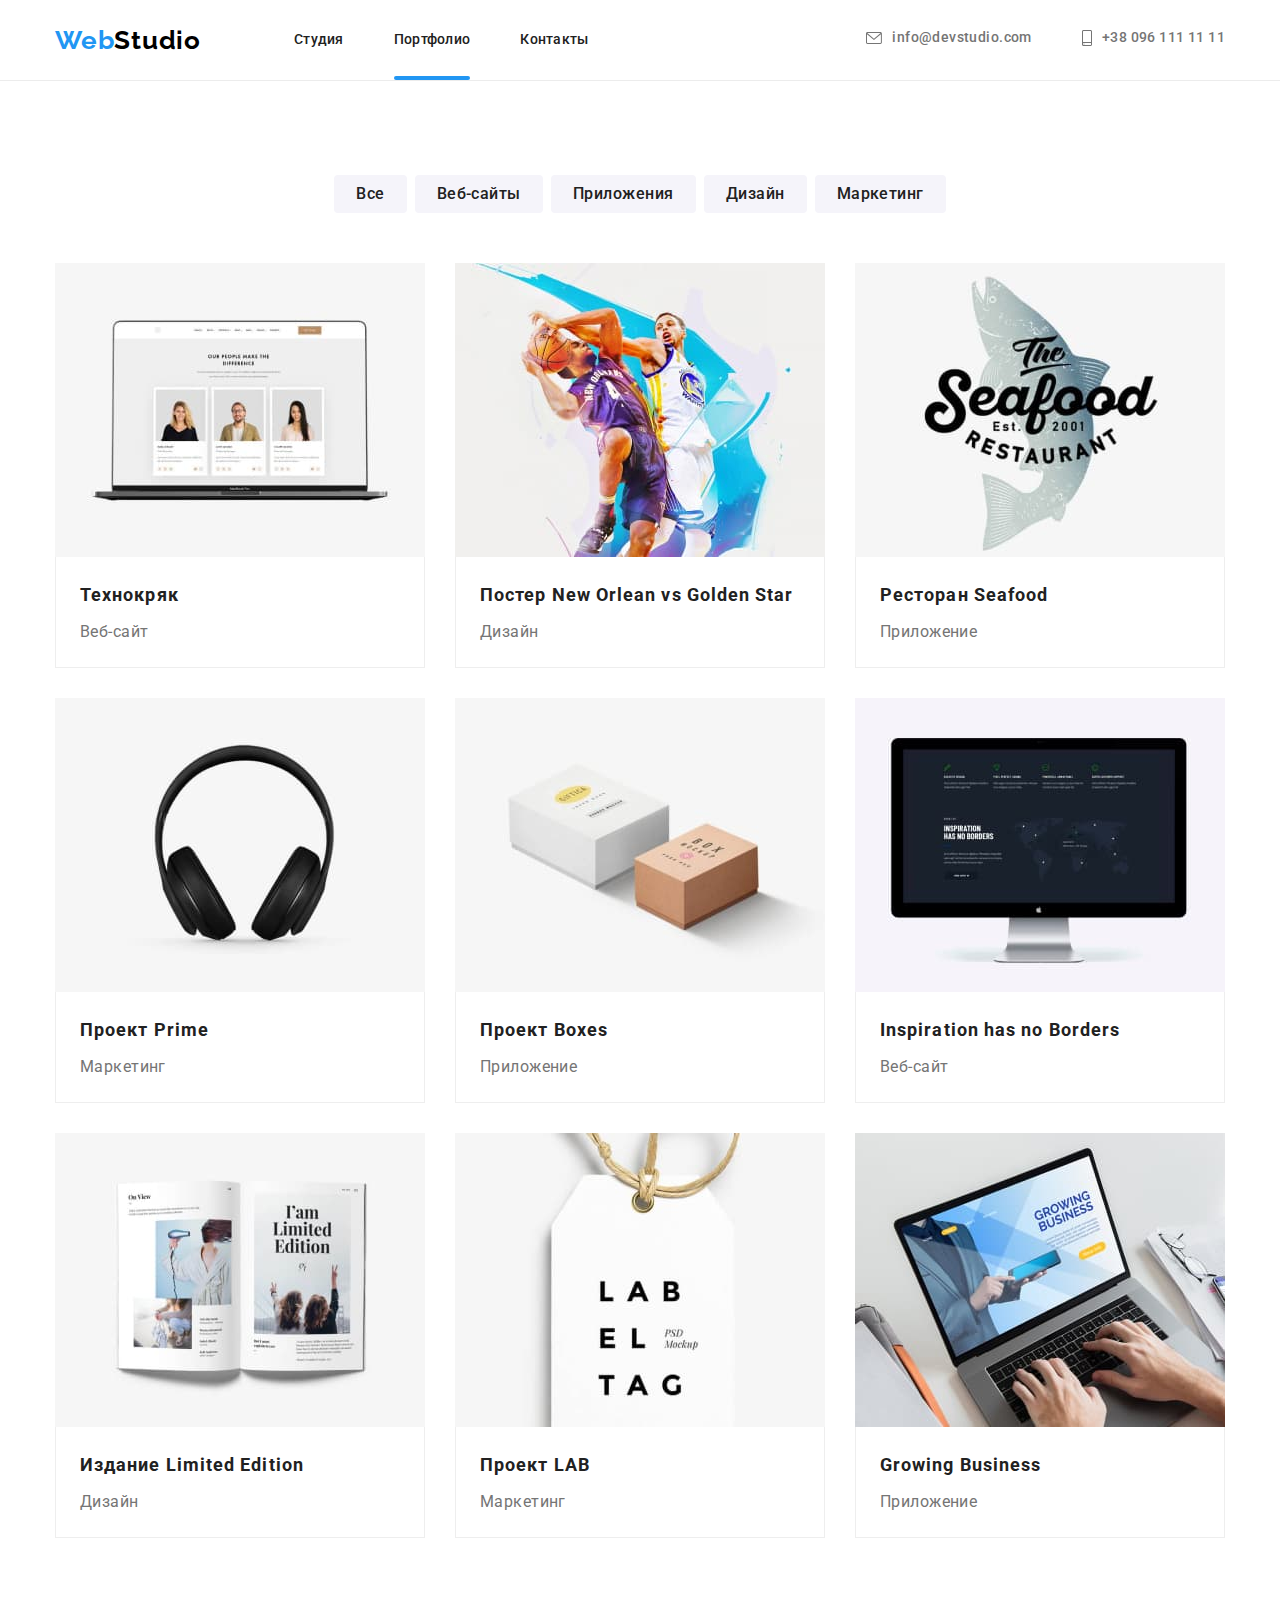
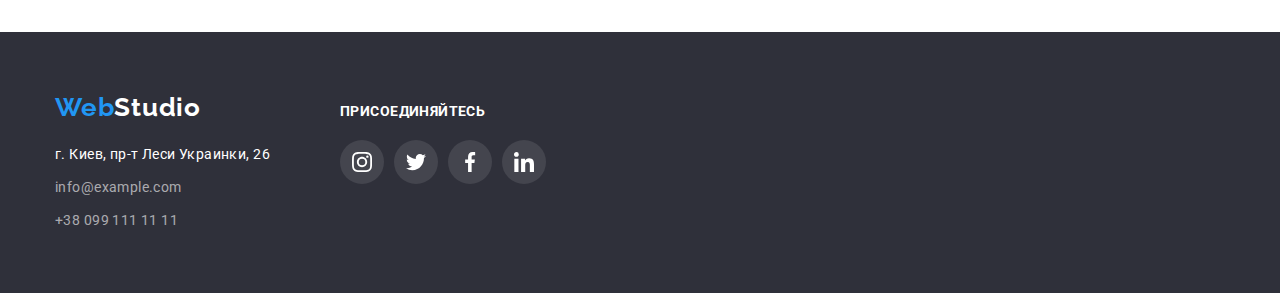
==== portfolio.html @ 4e0a4a92 "виконане дз 6" ====
<!DOCTYPE html>
<html lang="ru">

<head>
    <meta charset="UTF-8">
    <meta http-equiv="X-UA-Compatible" content="IE=edge">
    <meta name="viewport" content="width=device-width, initial-scale=1.0">
    <link rel="stylesheet"
        href="https://cdnjs.cloudflare.com/ajax/libs/modern-normalize/1.0.0/modern-normalize.min.css" />
    <link
        href="https://fonts.googleapis.com/css2?family=Raleway:wght@700&family=Roboto:wght@400;500;700;900&display=swap"
        rel="stylesheet">
    <link rel="stylesheet" href="./css/styles.css" />
    <title>Портфолио</title>
</head>

<body>
    <header class="site-header">
        <div class="container header-nav">
            <nav class="navigation">
                <a href="./index.html" class="logo logo-header link"><span class="logo-accent">Web</span>Studio</a>
                <ul class="site-nav list">
                    <li class="link-item"><a href="./index.html" class="link">Студия</a></li>
                    <li class="link-item"><a href="./portfolio.html" class="link current">Портфолио</a></li>
                    <li class="link-item"><a href="" class="link">Контакты</a></li>
                </ul>
            </nav>
            <ul class="header-contacts list">
                <li><a href="mailto:info@devstudio.com" class="header-email link">
                        <svg class="icon-contacts" width="16" height="12">
                            <use href="./images/icons.svg#envelope"></use>
                        </svg>
                        info@devstudio.com</a></li>
                <li><a href="tel:+380961111111" class="header-tel link">
                        <svg class="icon-contacts" width="10" height="16">
                            <use href="./images/icons.svg#smartphone"></use>
                        </svg>
                        +38 096 111 11 11</a></li>
            </ul>
        </div>
    </header>
    <main>
        <!-- Портфолио -->
        <section class="section">
            <div class="container">
                <ul class="filter list">
                    <li><button type="button" class="filter-button">Все</button></li>
                    <li><button type="button" class="filter-button">Веб-сайты</button></li>
                    <li><button type="button" class="filter-button">Приложения</button></li>
                    <li><button type="button" class="filter-button">Дизайн</button></li>
                    <li><button type="button" class="filter-button">Маркетинг</button></li>
                </ul>
                <ul class="portfolio list">
                    <li class="portfolio-item">
                        <a class="portfolio-item-link link" href="">
                            <div class="portfolio-thumb">
                                <img src="./images/portfolio1.jpg" alt="Веб-сайт Технокряк" class="img" width="370">
                                <div class="text-wrap">
                                    <p class="portfolio-by-line">Ресурс предлагает комплексные предложения с разным
                                        уровнем
                                        функционала и сервисов. Все это позволит посетителю получить исчерпывающие
                                        сведения
                                        о компании или частном лице.</p>
                                </div>
                            </div>
                            <div class="card-content">
                                <h2 class="portfolio-title">Технокряк</h2>
                                <p>Веб-сайт</p>
                            </div>
                        </a>

                    </li>
                    <!-- 1 -->
                    <li class="portfolio-item">
                        <a href="" class="portfolio-item-link link">
                            <div class="portfolio-thumb">
                                <img src="./images/portfolio2.jpg" alt="Дизайн постера" class="img" width="370">
                                <div class="text-wrap">
                                    <p class="portfolio-by-line">Ресурс предлагает комплексные предложения с разным
                                        уровнем функционала и сервисов. Все это позволит посетителю получить
                                        исчерпывающие
                                        сведения о компании или частном лице.</p>
                                </div>
                            </div>
                            <div class="card-content">
                                <h2 class="portfolio-title">Постер New Orlean vs Golden Star</h2>
                                <p>Дизайн</p>
                            </div>
                        </a>
                    </li>
                    <!-- 2 -->
                    <li class="portfolio-item">
                        <a href="" class="portfolio-item-link link">
                            <div class="portfolio-thumb">
                                <img src="./images/portfolio3.jpg" alt="Приложене ресторана Сифуд" class="img"
                                    width="370">
                                <div class="text-wrap">
                                    <p class="portfolio-by-line">Ресурс предлагает комплексные предложения с разным
                                        уровнем функционала и сервисов. Все это позволит посетителю получить
                                        исчерпывающие сведения о компании или частном лице.</p>
                                </div>
                            </div>
                            <div class="card-content">
                                <h2 class="portfolio-title">Ресторан Seafood</h2>
                                <p>Приложение</p>
                            </div>
                        </a>
                    </li>
                    <!-- 3 -->
                    <li class="portfolio-item">
                        <a href="" class="portfolio-item-link link">
                            <div class="portfolio-thumb">
                                <img src="./images/portfolio4.jpg" alt="Маркетинг проекта Прайм" class="img"
                                    width="370">
                                <div class="text-wrap">
                                    <p class="portfolio-by-line">Ресурс предлагает комплексные предложения с разным
                                        уровнем функционала и сервисов. Все это позволит посетителю получить
                                        исчерпывающие
                                        сведения о компании или частном лице.</p>
                                </div>
                            </div>
                            <div class="card-content">
                                <h2 class="portfolio-title">Проект Prime</h2>
                                <p>Маркетинг</p>
                            </div>
                        </a>
                    </li>
                    <!-- 4 -->
                    <li class="portfolio-item">
                        <a href="" class="portfolio-item-link link">
                            <div class="portfolio-thumb">
                                <img src="./images/portfolio5.jpg" alt="Приложение проекта Боксес" class="img"
                                    width="370">
                                <div class="text-wrap">
                                    <p class="portfolio-by-line">Ресурс предлагает комплексные предложения с разным
                                        уровнем функционала и сервисов. Все это позволит посетителю получить
                                        исчерпывающие
                                        сведения о компании или частном лице.</p>
                                </div>
                            </div>
                            <div class="card-content">
                                <h2 class="portfolio-title">Проект Boxes</h2>
                                <p>Приложение</p>
                            </div>
                        </a>
                    </li>
                    <!-- 5 -->
                    <li class="portfolio-item">
                        <a href="" class="portfolio-item-link link">
                            <div class="portfolio-thumb">

                                <img src="./images/portfolio6.jpg" alt="Веб-сайт вдохновения без границ" class="img"
                                    width="370">
                                <div class="text-wrap">
                                    <p class="portfolio-by-line">Ресурс предлагает комплексные предложения с разным
                                        уровнем функционала и сервисов. Все это позволит посетителю получить
                                        исчерпывающие
                                        сведения о компании или частном лице.</p>
                                </div>
                            </div>
                            <div class="card-content">
                                <h2 class="portfolio-title">Inspiration has no Borders</h2>
                                <p>Веб-сайт</p>
                            </div>
                        </a>
                    </li>

                    <li class="portfolio-item">
                        <a href="" class="portfolio-item-link link">
                            <div class="portfolio-thumb">
                                <img src="./images/portfolio7.jpg" alt="Дизайн издания лимитед эдишн" class="img"
                                    width="370">
                                <div class="text-wrap">
                                    <p class="portfolio-by-line">Ресурс предлагает комплексные предложения с разным
                                        уровнем функционала и сервисов. Все это позволит посетителю получить
                                        исчерпывающие
                                        сведения о компании или частном лице.</p>
                                </div>
                            </div>
                            <div class="card-content">
                                <h2 class="portfolio-title">Издание Limited Edition</h2>
                                <p>Дизайн</p>
                            </div>
                        </a>
                    </li>

                    <li class="portfolio-item">
                        <a href="" class="portfolio-item-link link">
                            <div class="portfolio-thumb">
                                <img src="./images/portfolio8.jpg" alt="Маркетинг проекта лаб" class="img" width="370">
                                <div class="text-wrap">
                                    <p class="portfolio-by-line">Ресурс предлагает комплексные предложения с разным
                                        уровнем функционала и сервисов. Все это позволит посетителю получить
                                        исчерпывающие
                                        сведения о компании или частном лице.</p>
                                </div>
                            </div>
                            <div class="card-content">
                                <h2 class="portfolio-title">Проект LAB</h2>
                                <p>Маркетинг</p>
                            </div>
                        </a>
                    </li>

                    <li class="portfolio-item">
                        <a href="" class="portfolio-item-link link">
                            <div class="portfolio-thumb">
                                <img src="./images/portfolio9.jpg" alt="Приложение Гроуинг бизнес" class="img"
                                    width="370">
                                <div class="text-wrap">
                                    <p class="portfolio-by-line">Ресурс предлагает комплексные предложения с разным
                                        уровнем функционала и сервисов. Все это позволит посетителю получить
                                        исчерпывающие
                                        сведения о компании или частном лице.</p>
                                </div>
                            </div>
                            <div class="card-content">
                                <h2 class="portfolio-title">Growing Business</h2>
                                <p>Приложение</p>
                            </div>
                        </a>
                    </li>
                </ul>
            </div>

        </section>
    </main>
    <footer class="footer-section">
        <div class="container footer">
            <div>
                <a href="./index.html" class="logo logo-footer link"><span class="logo-accent">Web</span>Studio</a>
                <address>
                    <p class="adress">г. Киев, пр-т Леси Украинки, 26</p>
                    <a href="mailto:info@example.com" class="footer-contacts link">info@example.com</a>
                    <a href="tel:+380991111111" class="footer-contacts link">+38 099 111 11 11</a>
                </address>
            </div>
            <div class="footer-socials-div">
                <h3 class="social-title">Присоединяйтесь</h3>
                <ul class="footer-social-list list">
                    <li>
                        <a href="" class="social-item white">
                            <svg class="icon-social" width="20" height="20">
                                <use href="./images/icons.svg#instagram"></use>
                            </svg>
                        </a>
                    </li>
                    <li>
                        <a href="" class="social-item white">
                            <svg class="icon-social" width="20" height="20">
                                <use href="./images/icons.svg#twitter"></use>
                            </svg>
                        </a>
                    </li>
                    <li>
                        <a href="" class="social-item white">
                            <svg class="icon-social" width="20" height="20">
                                <use href="./images/icons.svg#facebook"></use>
                            </svg>
                        </a>
                    </li>
                    <li>
                        <a href="" class="social-item white">
                            <svg class="icon-social" width="20" height="20">
                                <use href="./images/icons.svg#linkedin"></use>
                            </svg>
                        </a>
                    </li>
                </ul>
            </div>

        </div>

    </footer>



</body>

</html>
---- css/styles.css ----
/* палитра цветов
#757575 цвет текста
#212121 цвет заголовков
#ffffff цвет фона
#F5F4FA доп цвет фона
#2196F3 акцент
#2F303A фон героя
#000000 цвет лого
rgba(255, 255, 255, 0.6) цвет адреса в футере
*/

/* назначениие переменных */
:root {
	--primary-text-color: #757575;
	--title-text-color: #212121;
	--accent-color: #2196f3;
	--hero-color: #2f303a;
	--footer-contacts-color: rgba(255, 255, 255, 0.6);
	--bcg-color: #ffffff;
	--secondary-bcg-color: #f5f4fa;
	--logo-color: #000000;
	--boeder-color: #ececec;
	--portfolio-card-border-color: #eeeeee;
	--icon-color: #afb1b8;
}

body {
	background-color: var(--bcg-color);
	color: var(--primary-text-color);

	font-family: "Roboto", sans-serif;
	font-size: 14px;
	line-height: 1.71;
	letter-spacing: 0.03em;
}

/* класс убирает стилизацию списков */
.list {
	list-style: none;
}

.link {
	text-decoration: none;
}

h1,
h2,
h3,
h4,
h5,
h6,
p,
ul {
	margin: 0;
	padding: 0;
}

.title {
	margin-bottom: 50px;

	color: var(--title-text-color);

	font-weight: 700;
	font-size: 36px;
	line-height: 1.17;
	text-align: center;
	letter-spacing: 0.03em;
}

.container {
	margin-left: auto;
	margin-right: auto;
	width: 1200px;
	padding-left: 15px;
	padding-right: 15px;
}

.section {
	padding-top: 94px;
	padding-bottom: 94px;
}

.button {
	background-color: var(--accent-color);
	color: var(--bcg-color);

	cursor: pointer;
}

/* хедер */
.site-header {
	border-bottom: 1px solid var(--boeder-color);
}

.header-nav {
	display: flex;
	align-items: center;
}

.logo {
	font-family: "Raleway";
	font-weight: 700;
	font-size: 26px;
	line-height: 1.19;
	letter-spacing: 0.03em;
}

.logo-accent {
	color: var(--accent-color);
}

.logo-header {
	color: var(--logo-color);
}

.logo-footer {
	color: var(--bcg-color);
}

.navigation {
	display: flex;
	align-items: center;

	font-weight: 500;
	font-size: 14px;
	line-height: 1.14;
	letter-spacing: 0.02em;
}

.site-nav {
	display: flex;
	margin-left: 93px;
}

.link-item {
	position: relative;
}

.site-nav .link {
	display: block;
	padding-top: 32px;
	padding-bottom: 32px;
	color: var(--title-text-color);

	transition: color 250ms cubic-bezier(0.4, 0, 0.2, 1);
}

.site-nav .current::after {
	content: "";
	position: absolute;
	bottom: 0;
	left: 0;
	width: 100%;
	height: 4px;
	border-radius: 2px;
	background-color: var(--accent-color);
}

.site-nav li:not(:first-child) {
	margin-left: 50px;
}

.features > .list-item {
	width: 270px;
}

.list-item:not(:first-child) {
	margin-left: 30px;
}

.icon-contacts {
	margin-right: 10px;
	fill: currentColor;
}

.site-nav .link:hover,
.site-nav .link:focus,
.header-contacts .link:hover,
.header-contacts .link:focus,
.footer-contacts.link:hover,
.footer-contacts.link:focus {
	color: var(--accent-color);
}

.header-contacts {
	display: flex;
	margin-left: auto;
}

.header-email,
.header-tel {
	display: inline-flex;
	align-items: center;

	font-weight: 500;
}

.header-contacts .link {
	color: var(--primary-text-color);

	transition: color 250ms cubic-bezier(0.4, 0, 0.2, 1);
}

.header-contacts li:not(:first-child) {
	margin-left: 50px;
}

/* герой */
.hero {
	height: 600px;
	max-width: 1600px;
	margin-left: auto;
	margin-right: auto;
	padding-top: 200px;
	padding-bottom: 200px;

	text-align: center;

	background-color: var(--hero-color);
	background-image: linear-gradient(to right, rgba(47, 48, 58, 0.4), rgba(47, 48, 58, 0.4)), url("../images/hero.jpg");
	background-repeat: no-repeat;
	background-position: center;
}

.hero-title {
	margin-bottom: 30px;

	color: var(--bcg-color);
	font-weight: 900;
	font-size: 44px;
	line-height: 1.36;
	text-align: center;
	letter-spacing: 0.06em;
	text-transform: uppercase;
}
.button {
	padding: 10px 32px;
	box-shadow: 0px 4px 4px rgba(0, 0, 0, 0.15);
	border-radius: 4px;
	border: 0;

	font-family: "Roboto", sans-serif;
	font-weight: 700;
	font-size: 16px;
	line-height: 1.88;
	text-align: center;
	letter-spacing: 0.06em;
}

/* преимущества */
.features {
	display: flex;
}

.section-features {
	padding-top: 76p;
}

.thumb {
	display: flex;
	align-items: center;
	justify-content: center;
	width: 270px;
	height: 120px;
	margin-bottom: 30px;

	background-color: var(--secondary-bcg-color);
	border-radius: 4px;
}

.features-title {
	margin-bottom: 10px;
	color: var(--title-text-color);

	font-weight: 700;
	font-size: 14px;
	line-height: 1.14;
	letter-spacing: 0.03em;
	text-transform: uppercase;
}

/* activity */
.activity {
	padding-top: 0;
}

.activity .list {
	display: flex;
}

.activity .list-item {
	position: relative;
	display: flex;
	align-items: center;
	justify-content: center;
}

.by-line {
	position: absolute;
	bottom: 0;
	width: 100%;
	height: 70px;
	display: flex;
	align-items: center;
	justify-content: center;

	text-transform: uppercase;
	font-weight: 700;
	line-height: 1.14;

	background-color: rgba(47, 48, 58, 0.8);
	color: var(--bcg-color);
}

/* команда */
.team {
	background-color: var(--secondary-bcg-color);
	font-size: 16px;
	line-height: 1.19;
	text-align: center;
}

.team-title {
	margin-top: 30px;
	margin-bottom: 10px;

	color: var(--title-text-color);

	font-size: 16px;
	line-height: 1.19;
	font-weight: 500;
}

.team .list {
	display: flex;
}

.team-list {
	justify-content: space-between;
}

.team .list-item {
	background-color: var(--bcg-color);
	box-shadow: 0px 1px 3px rgba(0, 0, 0, 0.12), 0px 1px 1px rgba(0, 0, 0, 0.14), 0px 2px 1px rgba(0, 0, 0, 0.2);
	border-radius: 0px 0px 4px 4px;
}

.team-list {
	padding: 16px 32px 30px 32px;
}

.img {
	display: block;
}
.social-item {
	display: inline-flex;
	align-items: center;
	justify-content: center;
	width: 44px;
	height: 44px;
	border-radius: 50%;

	color: var(--icon-color);
	background-color: var(--bcg-color);

	transition: color 250ms cubic-bezier(0.4, 0, 0.2, 1), background-color 250ms cubic-bezier(0.4, 0, 0.2, 1);
}

.social-item:hover,
.social-item:focus {
	background-color: var(--accent-color);
	color: var(--bcg-color);
}

.icon-social {
	fill: currentColor;
}

/* Clients list */

.clients-list {
	display: flex;
}

.client-item:not(:first-child) {
	margin-left: 30px;
}

.client-icon {
	display: flex;
	width: 170px;
	align-items: center;
	justify-content: center;
	height: 92px;
	border: 1px solid var(--icon-color);
	border-radius: 4px;
	color: var(--icon-color);

	transition: color 250ms cubic-bezier(0.4, 0, 0.2, 1), border-color 250ms cubic-bezier(0.4, 0, 0.2, 1);
}

.client-icon:hover,
.client-icon:focus {
	color: var(--accent-color);
	border-color: var(--accent-color);
}

.client-icon svg {
	fill: currentColor;
}

/* footer */
.footer-section {
	padding-top: 60px;
	padding-bottom: 60px;
	background-color: var(--hero-color);
}

.footer-socials-div {
	margin-left: 70px;
	padding-top: 12px;
}

.footer {
	display: flex;
}

.social-title {
	margin-bottom: 20px;

	color: var(--bcg-color);
	font-weight: 700;
	font-size: 14px;
	line-height: 1.14;
	text-transform: uppercase;
}

.footer-social-list {
	display: flex;
}

.white {
	color: var(--bcg-color);
	background-color: rgba(255, 255, 255, 0.1);
}

.footer-social-list > li:not(:first-child) {
	margin-left: 10px;
}

.logo-footer {
	display: block;
	margin-bottom: 20px;
}

.footer-contacts:not(:last-child) {
	margin-bottom: 9px;
}

.footer address {
	font-style: normal;
}

.adress {
	margin-bottom: 9px;

	color: var(--bcg-color);
}

.footer-contacts {
	color: var(--footer-contacts-color);
	display: block;

	transition: color 250ms cubic-bezier(0.4, 0, 0.2, 1);
}

.footer-form-div {
	margin-left: 93px;
	padding-top: 12px;
}

.footer-form {
}

.footer-input {
	height: 50px;
	min-width: 358px;
	margin-right: 12px;
	padding: 15px 16px;

	font-size: 16px;
	line-height: 1.25;

	background-color: var(--hero-color);
	color: var(--footer-contacts-color);
	border: 1px solid rgba(255, 255, 255, 0.3);
	filter: drop-shadow(0px 4px 4px rgba(0, 0, 0, 0.15));
	border-radius: 4px;
}

.footer-button {
	display: inline-flex;
	align-items: center;
	padding-left: 29px;
}

.footer-input::placeholder {
	color: var(--footer-contacts-color);
}

.footer-input:focus {
	border-color: var(--accent-color);
	outline: none;

	transition: border-color 250ms cubic-bezier(0.4, 0, 0.2, 1);
}

.footer-btn-icon {
	margin-left: 10px;
}

/* ------------------------------------------------------ */
/* portfolio.html */

/* filter */
.filter {
	margin-bottom: 50px;
}

.filter {
	display: flex;
	justify-content: center;
}

.filter li:not(:first-child) {
	margin-left: 8px;
}

.filter-button {
	padding: 6px 22px;
	border-radius: 4px;
	border: 0;

	background-color: var(--secondary-bcg-color);
	color: var(--title-text-color);
	box-shadow: none;

	font-family: "Roboto", sans-serif;
	font-weight: 500;
	font-size: 16px;
	line-height: 1.62;
	text-align: center;
	letter-spacing: 0.03em;

	transition: color 250ms cubic-bezier(0.4, 0, 0.2, 1), background-color 250ms cubic-bezier(0.4, 0, 0.2, 1),
		box-shadow 250ms cubic-bezier(0.4, 0, 0.2, 1);
}

.filter-button:hover,
.filter-button:focus {
	background-color: var(--accent-color);
	color: var(--bcg-color);
	box-shadow: 0px 3px 1px rgba(0, 0, 0, 0.1), 0px 1px 2px rgba(0, 0, 0, 0.08), 0px 2px 2px rgba(0, 0, 0, 0.12);
}

.filter-button {
	cursor: pointer;
}

/* Portfolio cards */
.portfolio {
	display: flex;
	flex-wrap: wrap;
	margin-top: -30px;
	margin-left: -30px;
}

.portfolio-item {
	margin-left: 30px;
	margin-top: 30px;

	transition: box-shadow 250ms cubic-bezier(0.4, 0, 0.2, 1);
}

.portfolio-item:hover {
	box-shadow: 0px 1px 1px rgba(0, 0, 0, 0.12), 0px 4px 4px rgba(0, 0, 0, 0.06), 1px 4px 6px rgba(0, 0, 0, 0.16);
}

.portfolio-item-link:hover .text-wrap,
.portfolio-item-link:focus .text-wrap {
	transform: translateY(0);
}

.portfolio-title {
	margin-bottom: 4px;
	color: var(--title-text-color);

	font-weight: 700;
	font-size: 18px;
	line-height: 2;
	letter-spacing: 0.06em;
}

.portfolio-thumb {
	position: relative;
	overflow: hidden;
}

.text-wrap {
	display: flex;
	align-items: center;
	justify-content: center;
	position: absolute;
	bottom: 0;
	min-height: 294px;
	transform: translateY(100%);

	background-color: rgba(33, 150, 243, 0.9);

	transition: transform 250ms cubic-bezier(0.4, 0, 0.2, 1);
}

.portfolio-by-line {
	padding: 24px;
	font-size: 18px;
	line-height: 1.56;

	color: var(--bcg-color);
}

.card-content p {
	font-size: 16px;
	line-height: 1.88;

	color: var(--primary-text-color);
}

/* cards */
.card-content {
	padding: 20px 24px;
	border-left: 1px solid var(--portfolio-card-border-color);
	border-right: 1px solid var(--portfolio-card-border-color);
	border-bottom: 1px solid var(--portfolio-card-border-color);
}

/* Modal window */
.backdrop {
	position: fixed;
	top: 0;
	left: 0;
	width: 100%;
	height: 100%;

	background-color: rgba(0, 0, 0, 0.2);

	opacity: 1;
	transition: opacity 300ms cubic-bezier(0.4, 0, 0.2, 1);
}

.backdrop.is-hidden {
	opacity: 0;
	pointer-events: none;
}

.backdrop.is-hidden .modal {
	transform: translate(-50%, -50%) scale(1.2);
}

.modal {
	position: absolute;
	top: 50%;
	left: 50%;
	transform: translate(-50%, -50%) scale(1);

	min-height: 581px;
	min-width: 528px;
	padding: 40px;

	background-color: #fff;
	box-shadow: 0px 1px 3px rgba(0, 0, 0, 0.12), 0px 1px 1px rgba(0, 0, 0, 0.14), 0px 2px 1px rgba(0, 0, 0, 0.2);
	border-radius: 4px;

	/* transform: scale(1); */
	transition: transform 300ms cubic-bezier(0.4, 0, 0.2, 1);
}

.button-close {
	display: flex;
	align-items: center;
	justify-content: center;
	position: absolute;
	top: 8px;
	right: 8px;
	width: 30px;
	height: 30px;
	padding: 0;

	border-radius: 50%;
	border: 1px solid rgba(0, 0, 0, 0.1);
	background-color: var(--bcg-color);

	cursor: pointer;

	transition: color 250ms cubic-bezier(0.4, 0, 0.2, 1), border-color 250ms cubic-bezier(0.4, 0, 0.2, 1);
}

.button-close:hover,
.button-close:focus {
	color: var(--accent-color);
	border-color: var(--accent-color);
}
.button-close:focus {
	outline-color: var(--accent-color);
}

.button-close > svg {
	fill: currentColor;
}

/* Modal form */

.visually-hidden {
	/* -webkit-appearance: none;
  -moz-appearance: none;
  appearance: none;
  position: absolute; */

	position: absolute;
	width: 1px;
	height: 1px;
	margin: -1px;
	border: 0;
	padding: 0;
	clip: rect(0 0 0 0);
	overflow: hidden;
}

.form-title {
	margin-bottom: 12px;
	font-weight: 700;
	font-size: 20px;
	line-height: 1.15;
	text-align: center;

	color: var(--title-text-color);
}

.form-field {
	display: flex;
	flex-direction: column;
	margin-bottom: 10px;
}

.input-label {
	margin-bottom: 4px;

	font-size: 12px;
	line-height: 1.17;
	letter-spacing: 0.01em;
}

.input-thumb {
	position: relative;
	color: var(--title-text-color);
	transition: color 250ms cubic-bezier(0.4, 0, 0.2, 1);
}

.input-thumb:focus-within {
	color: var(--accent-color);
}

.form-field-icon {
	position: absolute;
	top: 50%;
	transform: translateY(-50%);
	left: 12px;

	fill: currentColor;
}

.form-input {
	height: 40px;
	width: 100%;
	padding-left: 42px;
}

.input-border {
	border: 1px solid rgba(33, 33, 33, 0.2);
	border-radius: 4px;

	transition: border-color 250ms cubic-bezier(0.4, 0, 0.2, 1);
}

.input-border:focus {
	border-color: var(--accent-color);
	outline: none;
}

.input-border:focus {
	border-color: var(--accent-color);
	outline: none;
}

.comment {
	resize: none;
	padding: 12px 16px;
}

.comment::placeholder {
	font-size: 12px;
	line-height: 1.17;
	letter-spacing: 0.01em;

	color: rgba(117, 117, 117, 0.5);
}

.form-field.agreement {
	margin-top: 20px;
	margin-bottom: 30px;
	flex-direction: row;
	justify-content: center;
	align-items: center;

	font-size: 14px;
	line-height: 1.71;
	letter-spacing: 0.03em;
}

.form-field a {
	padding-left: 4px;
	color: var(--accent-color);
}

.checkbox-icon {
	display: flex;
	justify-content: center;
	align-items: center;
	width: 16px;
	height: 15px;
	margin-right: 8px;

	border: 2px solid var(--title-text-color);
	border-radius: 2px;

	transition: border-color 250ms cubic-bezier(0.4, 0, 0.2, 1), background-color 250ms cubic-bezier(0.4, 0, 0.2, 1);
}

.checkbox:checked + .checkbox-icon {
	background-color: var(--accent-color);
	border-color: transparent;
}

.checkbox:focus + .checkbox-icon {
	border-color: var(--accent-color);
}
.checkbox:focus:checked + .checkbox-icon {
	border-color: var(--title-text-color);
}

.modal-button {
	display: block;
	margin-left: auto;
	margin-right: auto;
	padding: 10px 55px;
}
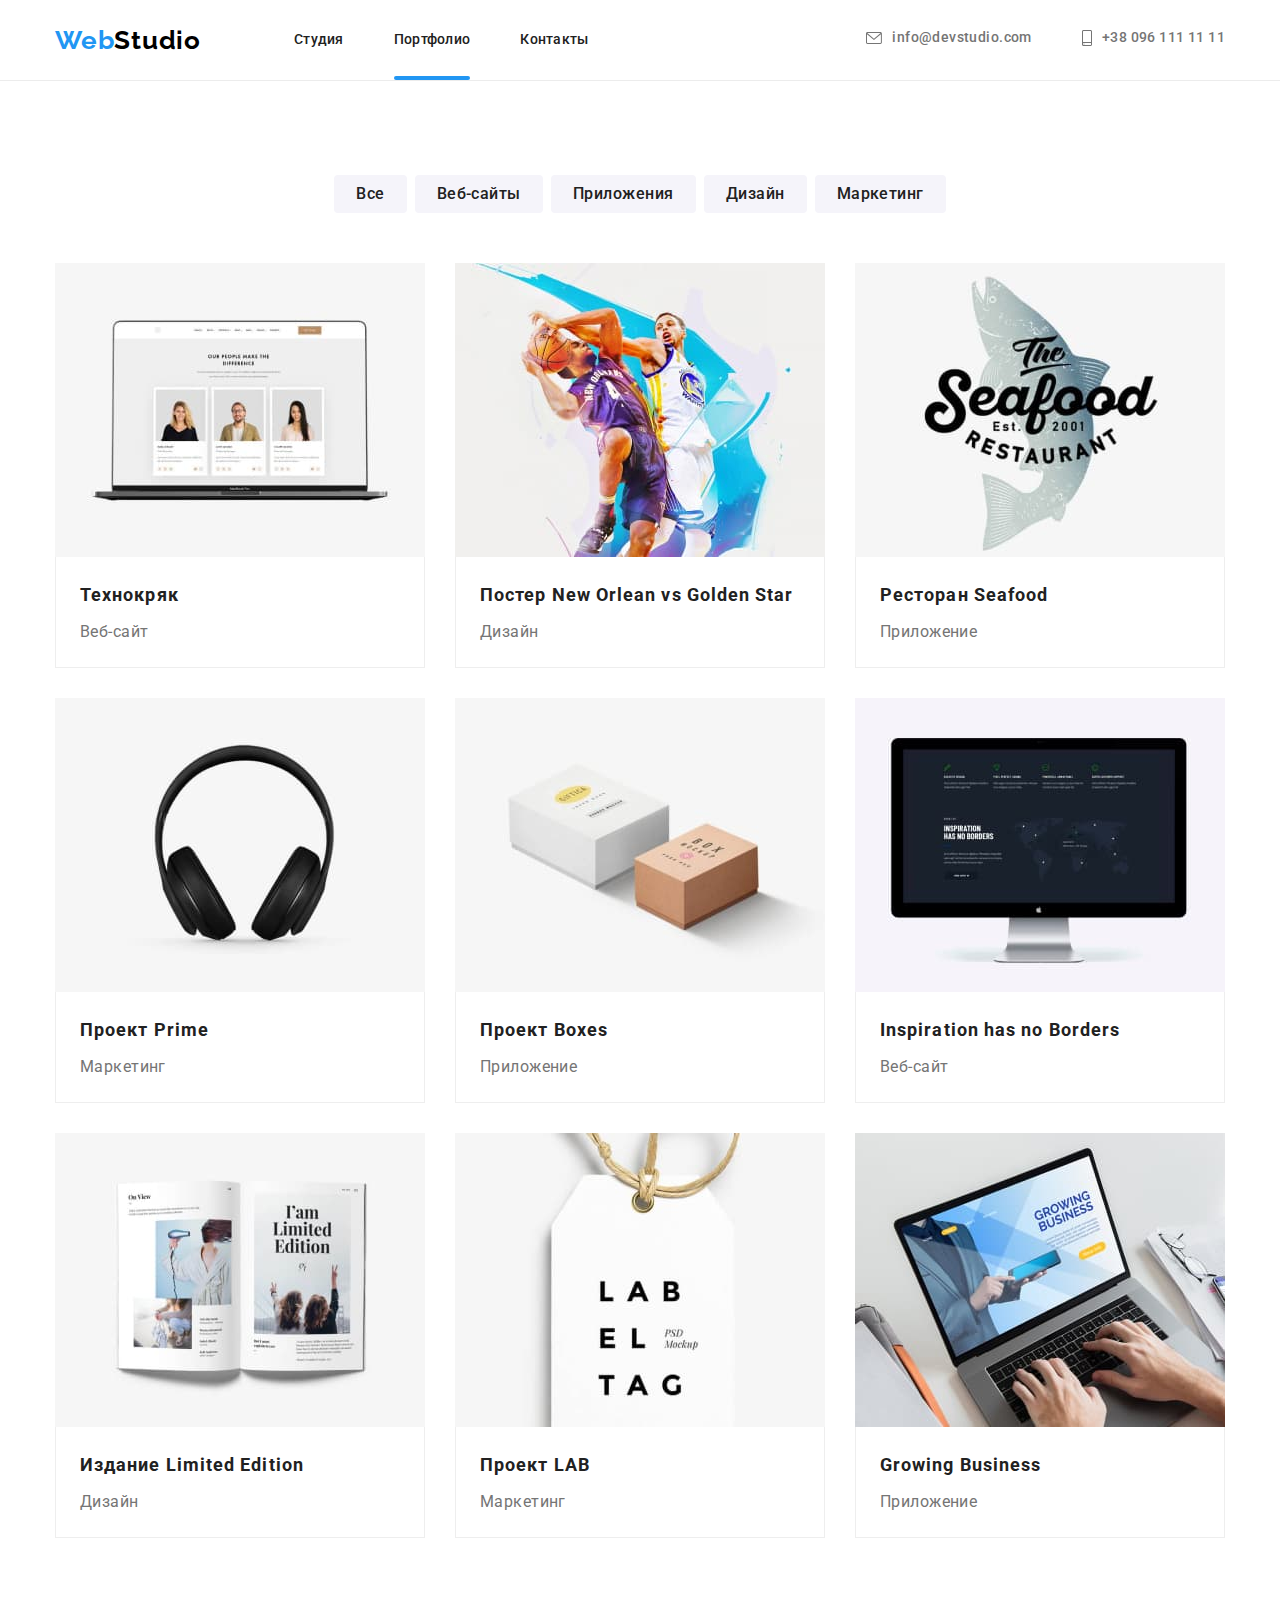
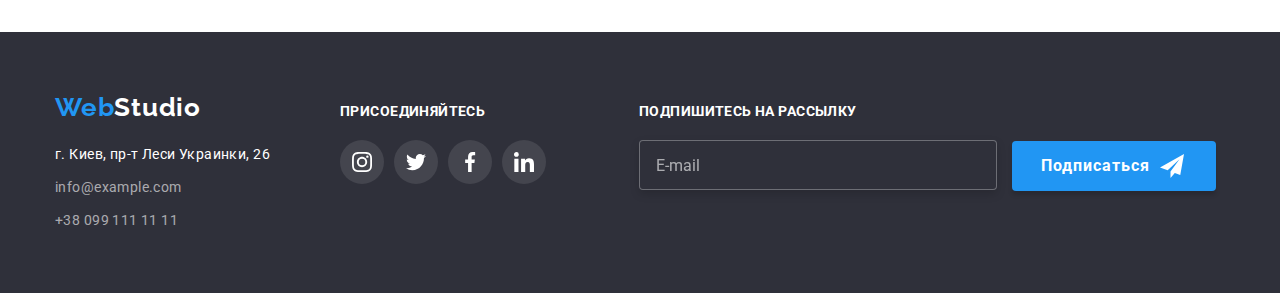
==== commit 869a46a4: "виправлений футер в портфоліо" ====
--- a/portfolio.html
+++ b/portfolio.html
@@ -269,6 +269,19 @@
                 </ul>
             </div>
 
+            <div class="footer-form-div">
+                <h3 class="social-title">Подпишитесь на рассылку</h3>
+                <form class="footer-form">
+                    <input name="mailing-address" class="footer-input" type="text" placeholder="E-mail">
+                    <button type="submit" class="button footer-button">Подписаться
+                        <svg class="icon-social footer-btn-icon" width="24" height="24">
+                            <use href="./images/icons.svg#send-mail"></use>
+                        </svg>
+                    </button>
+                </form>
+
+            </div>
+
         </div>
 
     </footer>
